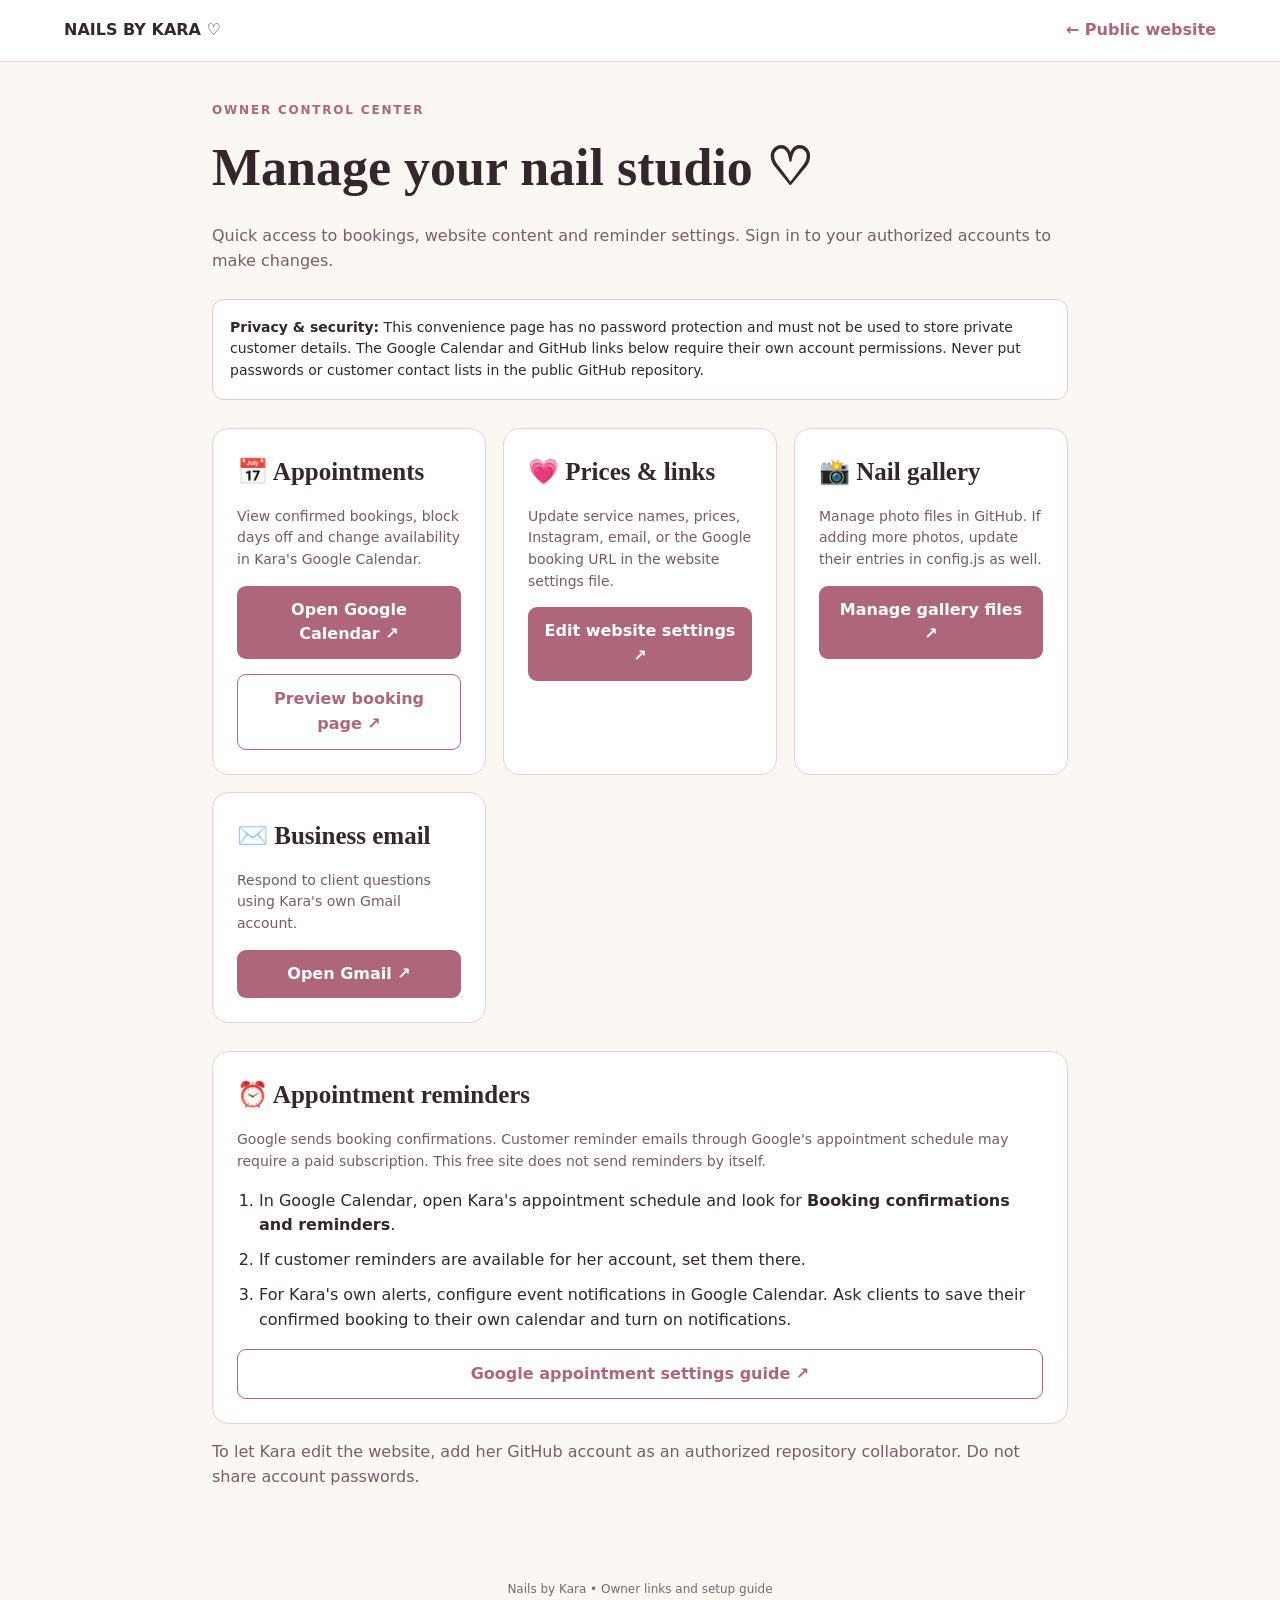
==== owner.html @ ded22590 "Add owner control center with secured external management links and reminder setup" ====
<!doctype html>
<html lang="en"><head><meta charset="utf-8"><meta name="viewport" content="width=device-width,initial-scale=1"><meta name="robots" content="noindex,nofollow"><title>Nails by Kara | Owner Control Center</title>
<style>
:root{--rose:#ad667a;--ink:#33272c;--pale:#fbf7f3}*{box-sizing:border-box}body{font-family:system-ui,-apple-system,Segoe UI,sans-serif;color:var(--ink);margin:0;background:var(--pale);line-height:1.55}header{background:#fff;border-bottom:1px solid #ead0d5;padding:18px 5%;display:flex;justify-content:space-between;align-items:center}header a{color:var(--rose);text-decoration:none;font-weight:700}main{max-width:900px;margin:35px auto 70px;padding:0 22px}h1,h2{font-family:Georgia,serif}h1{font-size:clamp(36px,5vw,52px);margin:6px 0}h2{font-size:25px;margin:0 0 10px}.eyebrow{font-size:12px;letter-spacing:.15em;color:var(--rose);font-weight:800}.lead{color:#775e69}.warning{padding:17px;border:1px solid #e7c7d0;border-radius:12px;background:#fff;margin:25px 0;font-size:14px}.grid{display:grid;grid-template-columns:repeat(auto-fit,minmax(250px,1fr));gap:17px;margin:28px 0}.card{padding:24px;border:1px solid #ead0d5;background:#fff;border-radius:16px}.card p{font-size:14px;color:#755b65}.action{display:block;text-align:center;padding:12px;border-radius:9px;background:var(--rose);text-decoration:none;color:white;font-weight:750;margin-top:15px}.action.secondary{background:#fff;border:1px solid var(--rose);color:var(--rose)}ol{padding-left:22px}li{margin-bottom:10px}footer{font-size:12px;color:#7a6770;text-align:center;padding:20px}
</style></head><body>
<header><strong>NAILS BY KARA ♡</strong><a href="./">← Public website</a></header>
<main><span class="eyebrow">OWNER CONTROL CENTER</span><h1>Manage your nail studio ♡</h1>
<p class="lead">Quick access to bookings, website content and reminder settings. Sign in to your authorized accounts to make changes.</p>
<div class="warning"><strong>Privacy & security:</strong> This convenience page has no password protection and must not be used to store private customer details. The Google Calendar and GitHub links below require their own account permissions. Never put passwords or customer contact lists in the public GitHub repository.</div>
<div class="grid">
<section class="card"><h2>📅 Appointments</h2><p>View confirmed bookings, block days off and change availability in Kara's Google Calendar.</p><a class="action" href="https://calendar.google.com/" target="_blank" rel="noopener noreferrer">Open Google Calendar ↗</a><a class="action secondary" href="https://calendar.app.google/TA3CMV8KhQ2ivyLa9" target="_blank" rel="noopener noreferrer">Preview booking page ↗</a></section>
<section class="card"><h2>💗 Prices & links</h2><p>Update service names, prices, Instagram, email, or the Google booking URL in the website settings file.</p><a class="action" href="https://github.com/colel0910/nails-/edit/main/config.js" target="_blank" rel="noopener noreferrer">Edit website settings ↗</a></section>
<section class="card"><h2>📸 Nail gallery</h2><p>Manage photo files in GitHub. If adding more photos, update their entries in config.js as well.</p><a class="action" href="https://github.com/colel0910/nails-" target="_blank" rel="noopener noreferrer">Manage gallery files ↗</a></section>
<section class="card"><h2>✉️ Business email</h2><p>Respond to client questions using Kara's own Gmail account.</p><a class="action" href="https://mail.google.com/" target="_blank" rel="noopener noreferrer">Open Gmail ↗</a></section>
</div>
<section class="card"><h2>⏰ Appointment reminders</h2><p>Google sends booking confirmations. Customer reminder emails through Google's appointment schedule may require a paid subscription. This free site does not send reminders by itself.</p>
<ol>
<li>In Google Calendar, open Kara's appointment schedule and look for <strong>Booking confirmations and reminders</strong>.</li>
<li>If customer reminders are available for her account, set them there.</li>
<li>For Kara's own alerts, configure event notifications in Google Calendar. Ask clients to save their confirmed booking to their own calendar and turn on notifications.</li>
</ol>
<a class="action secondary" href="https://support.google.com/calendar/answer/10729749" target="_blank" rel="noopener noreferrer">Google appointment settings guide ↗</a>
</section>
<p class="lead">To let Kara edit the website, add her GitHub account as an authorized repository collaborator. Do not share account passwords.</p>
</main><footer>Nails by Kara • Owner links and setup guide</footer></body></html>
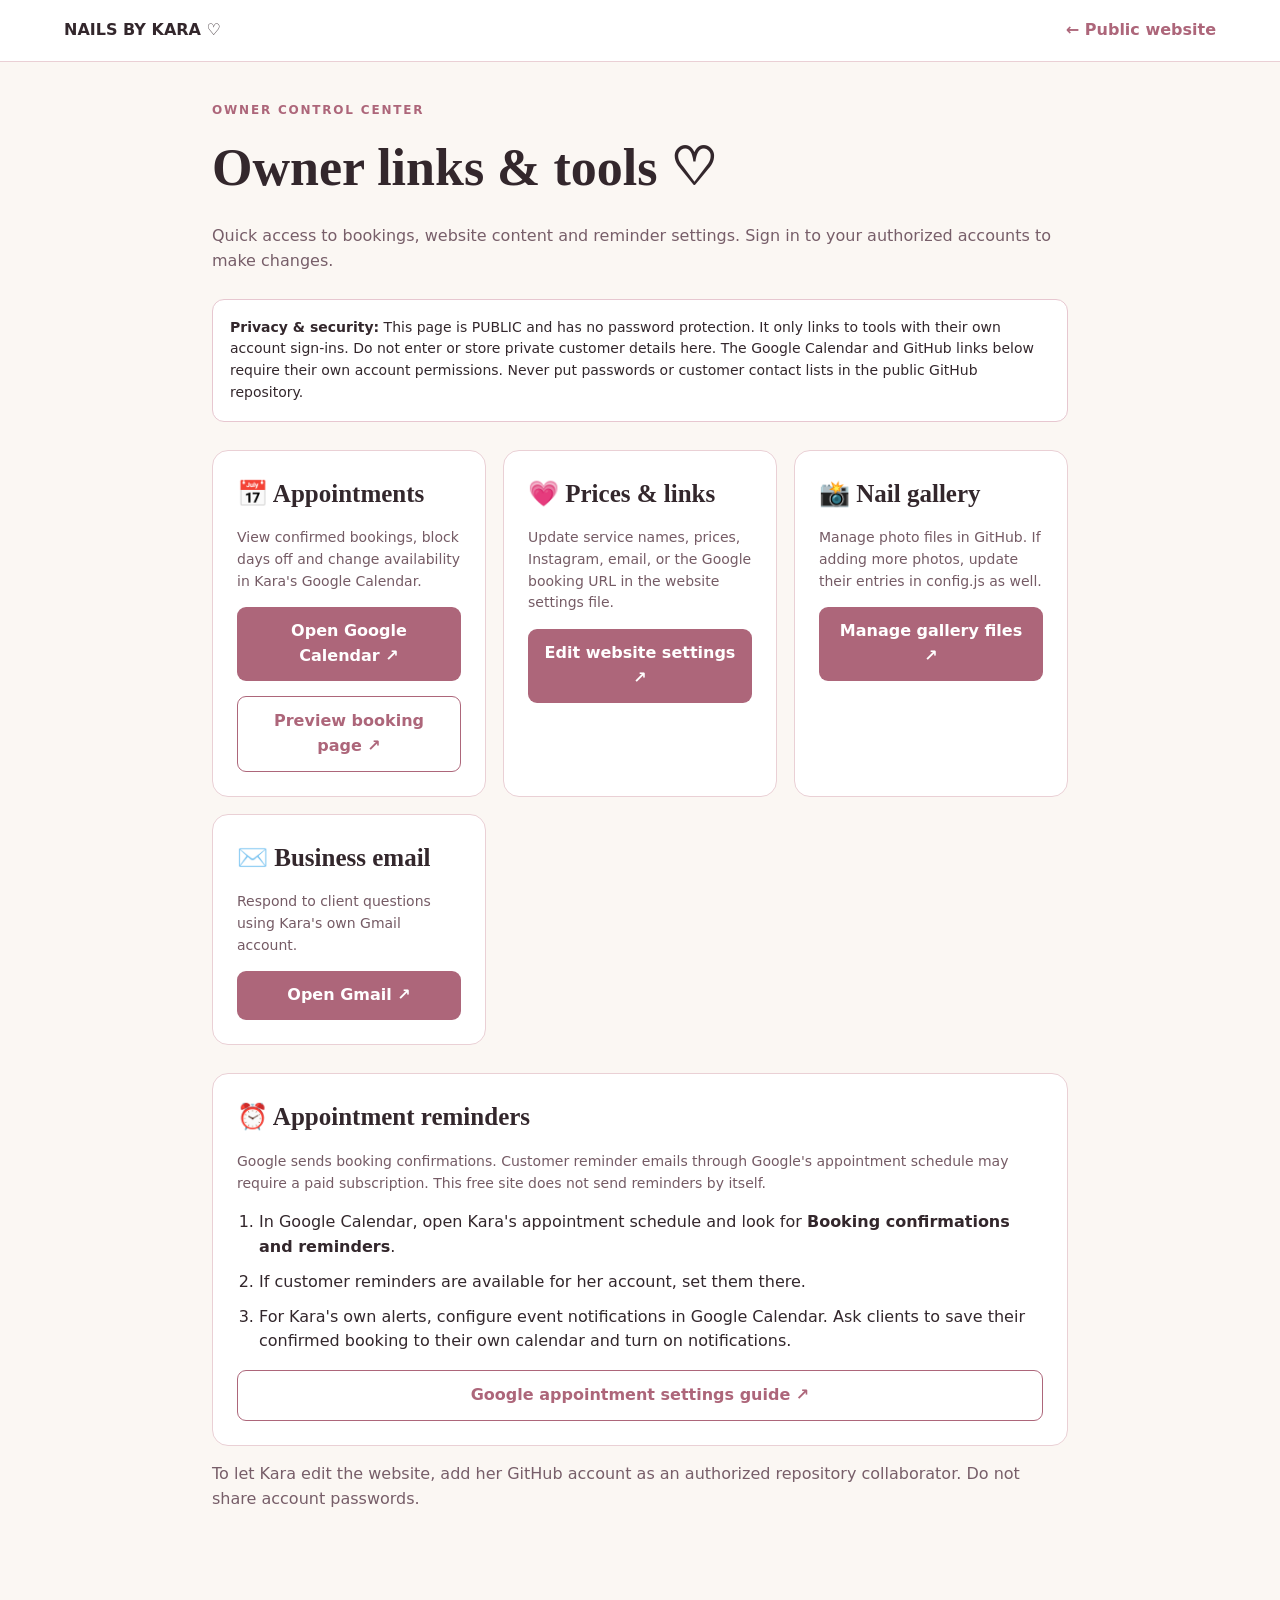
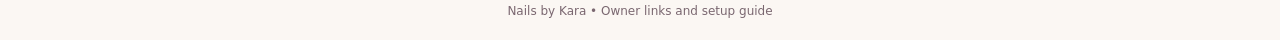
==== commit 472fa46a: "Add restrictive policy to public owner links page and clarify privacy limits" ====
--- a/owner.html
+++ b/owner.html
@@ -1,12 +1,12 @@
 <!doctype html>
-<html lang="en"><head><meta charset="utf-8"><meta name="viewport" content="width=device-width,initial-scale=1"><meta name="robots" content="noindex,nofollow"><title>Nails by Kara | Owner Control Center</title>
+<html lang="en"><head><meta charset="utf-8"><meta name="viewport" content="width=device-width,initial-scale=1"><meta name="robots" content="noindex,nofollow"><meta name="referrer" content="no-referrer"><meta http-equiv="Content-Security-Policy" content="default-src 'none'; style-src 'unsafe-inline'; script-src 'none'; img-src 'none'; connect-src 'none'; frame-src 'none'; object-src 'none'; base-uri 'none'; form-action 'none'; upgrade-insecure-requests"><title>Nails by Kara | Owner Control Center</title>
 <style>
 :root{--rose:#ad667a;--ink:#33272c;--pale:#fbf7f3}*{box-sizing:border-box}body{font-family:system-ui,-apple-system,Segoe UI,sans-serif;color:var(--ink);margin:0;background:var(--pale);line-height:1.55}header{background:#fff;border-bottom:1px solid #ead0d5;padding:18px 5%;display:flex;justify-content:space-between;align-items:center}header a{color:var(--rose);text-decoration:none;font-weight:700}main{max-width:900px;margin:35px auto 70px;padding:0 22px}h1,h2{font-family:Georgia,serif}h1{font-size:clamp(36px,5vw,52px);margin:6px 0}h2{font-size:25px;margin:0 0 10px}.eyebrow{font-size:12px;letter-spacing:.15em;color:var(--rose);font-weight:800}.lead{color:#775e69}.warning{padding:17px;border:1px solid #e7c7d0;border-radius:12px;background:#fff;margin:25px 0;font-size:14px}.grid{display:grid;grid-template-columns:repeat(auto-fit,minmax(250px,1fr));gap:17px;margin:28px 0}.card{padding:24px;border:1px solid #ead0d5;background:#fff;border-radius:16px}.card p{font-size:14px;color:#755b65}.action{display:block;text-align:center;padding:12px;border-radius:9px;background:var(--rose);text-decoration:none;color:white;font-weight:750;margin-top:15px}.action.secondary{background:#fff;border:1px solid var(--rose);color:var(--rose)}ol{padding-left:22px}li{margin-bottom:10px}footer{font-size:12px;color:#7a6770;text-align:center;padding:20px}
 </style></head><body>
 <header><strong>NAILS BY KARA ♡</strong><a href="./">← Public website</a></header>
-<main><span class="eyebrow">OWNER CONTROL CENTER</span><h1>Manage your nail studio ♡</h1>
+<main><span class="eyebrow">OWNER CONTROL CENTER</span><h1>Owner links & tools ♡</h1>
 <p class="lead">Quick access to bookings, website content and reminder settings. Sign in to your authorized accounts to make changes.</p>
-<div class="warning"><strong>Privacy & security:</strong> This convenience page has no password protection and must not be used to store private customer details. The Google Calendar and GitHub links below require their own account permissions. Never put passwords or customer contact lists in the public GitHub repository.</div>
+<div class="warning"><strong>Privacy & security:</strong> This page is PUBLIC and has no password protection. It only links to tools with their own account sign-ins. Do not enter or store private customer details here. The Google Calendar and GitHub links below require their own account permissions. Never put passwords or customer contact lists in the public GitHub repository.</div>
 <div class="grid">
 <section class="card"><h2>📅 Appointments</h2><p>View confirmed bookings, block days off and change availability in Kara's Google Calendar.</p><a class="action" href="https://calendar.google.com/" target="_blank" rel="noopener noreferrer">Open Google Calendar ↗</a><a class="action secondary" href="https://calendar.app.google/TA3CMV8KhQ2ivyLa9" target="_blank" rel="noopener noreferrer">Preview booking page ↗</a></section>
 <section class="card"><h2>💗 Prices & links</h2><p>Update service names, prices, Instagram, email, or the Google booking URL in the website settings file.</p><a class="action" href="https://github.com/colel0910/nails-/edit/main/config.js" target="_blank" rel="noopener noreferrer">Edit website settings ↗</a></section>
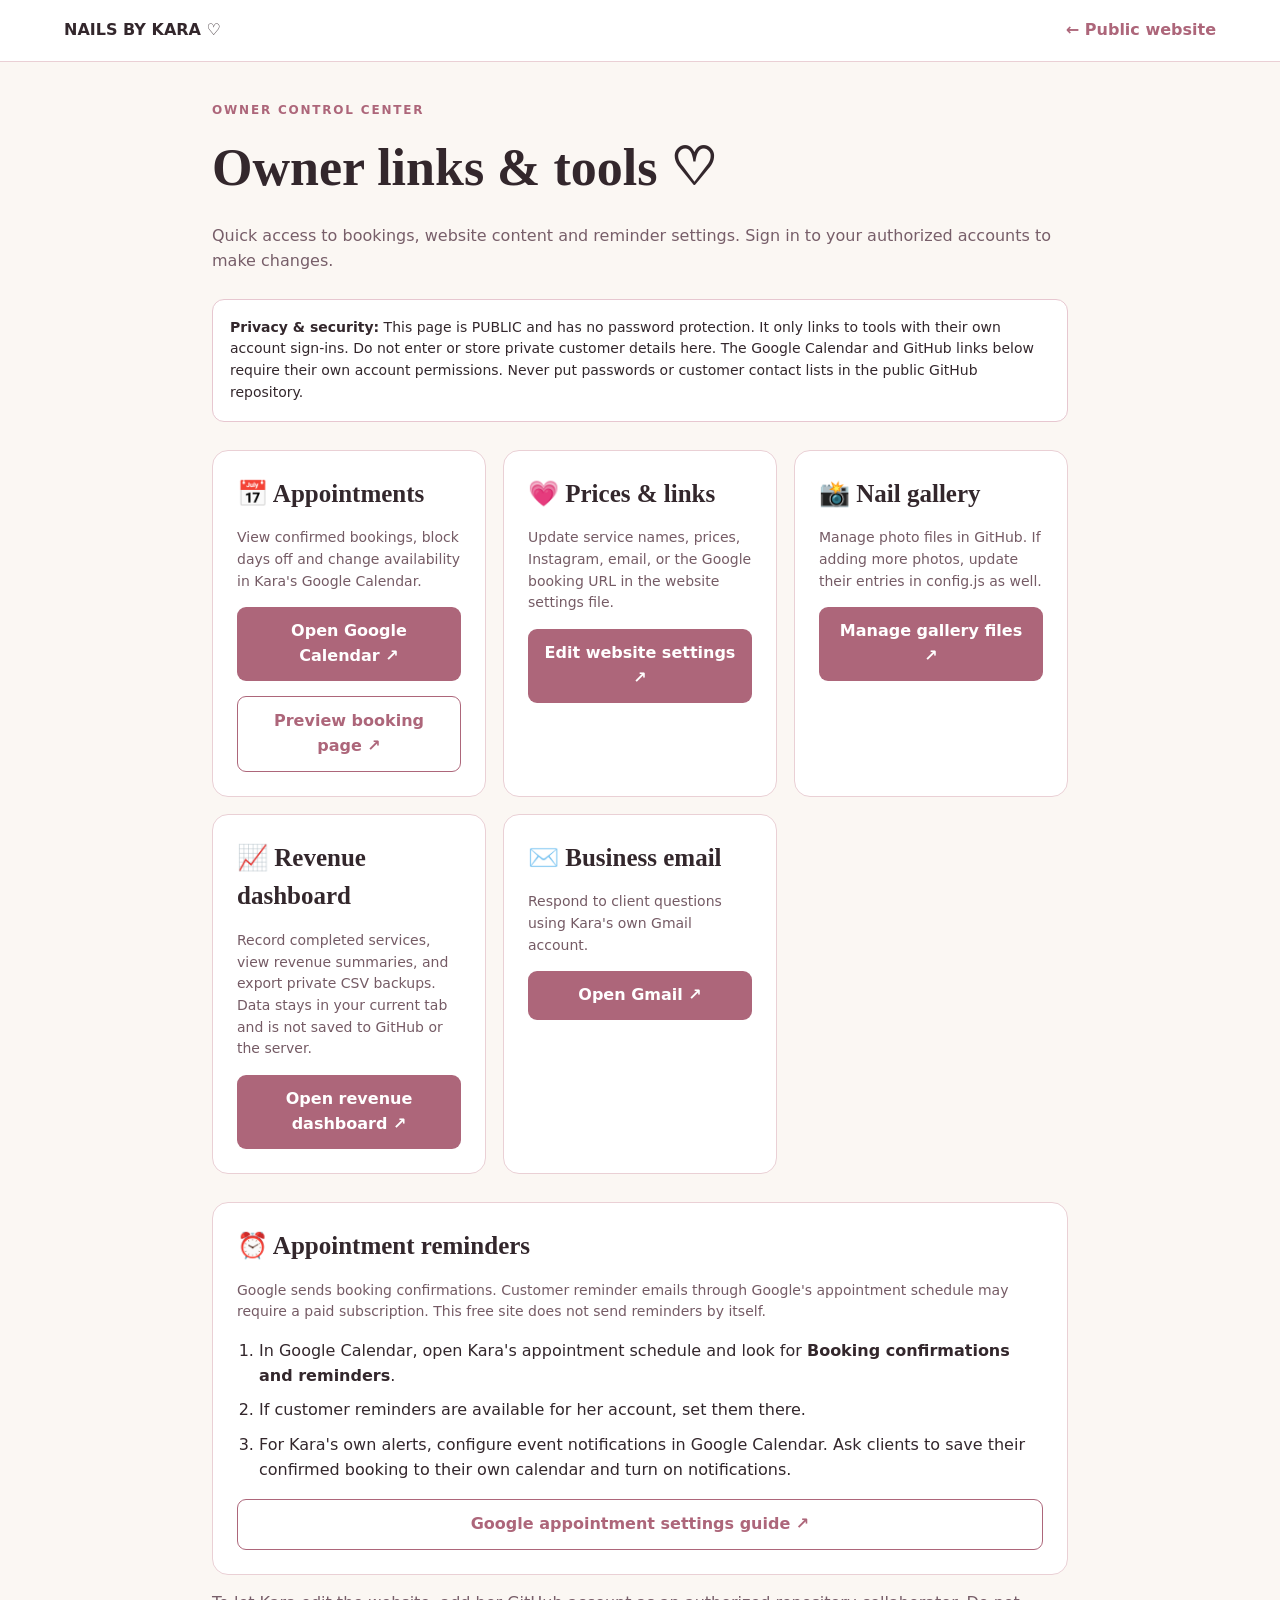
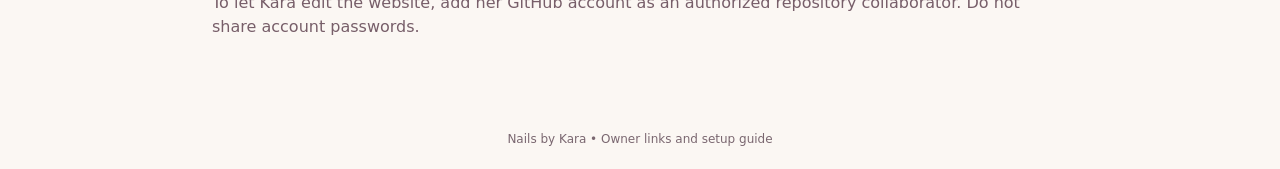
==== commit 722ea2e8: "Link free private-data-minimizing revenue dashboard from owner center" ====
--- a/owner.html
+++ b/owner.html
@@ -11,6 +11,7 @@
 <section class="card"><h2>📅 Appointments</h2><p>View confirmed bookings, block days off and change availability in Kara's Google Calendar.</p><a class="action" href="https://calendar.google.com/" target="_blank" rel="noopener noreferrer">Open Google Calendar ↗</a><a class="action secondary" href="https://calendar.app.google/TA3CMV8KhQ2ivyLa9" target="_blank" rel="noopener noreferrer">Preview booking page ↗</a></section>
 <section class="card"><h2>💗 Prices & links</h2><p>Update service names, prices, Instagram, email, or the Google booking URL in the website settings file.</p><a class="action" href="https://github.com/colel0910/nails-/edit/main/config.js" target="_blank" rel="noopener noreferrer">Edit website settings ↗</a></section>
 <section class="card"><h2>📸 Nail gallery</h2><p>Manage photo files in GitHub. If adding more photos, update their entries in config.js as well.</p><a class="action" href="https://github.com/colel0910/nails-" target="_blank" rel="noopener noreferrer">Manage gallery files ↗</a></section>
+<section class="card"><h2>📈 Revenue dashboard</h2><p>Record completed services, view revenue summaries, and export private CSV backups. Data stays in your current tab and is not saved to GitHub or the server.</p><a class="action" href="./revenue.html">Open revenue dashboard ↗</a></section>
 <section class="card"><h2>✉️ Business email</h2><p>Respond to client questions using Kara's own Gmail account.</p><a class="action" href="https://mail.google.com/" target="_blank" rel="noopener noreferrer">Open Gmail ↗</a></section>
 </div>
 <section class="card"><h2>⏰ Appointment reminders</h2><p>Google sends booking confirmations. Customer reminder emails through Google's appointment schedule may require a paid subscription. This free site does not send reminders by itself.</p>
